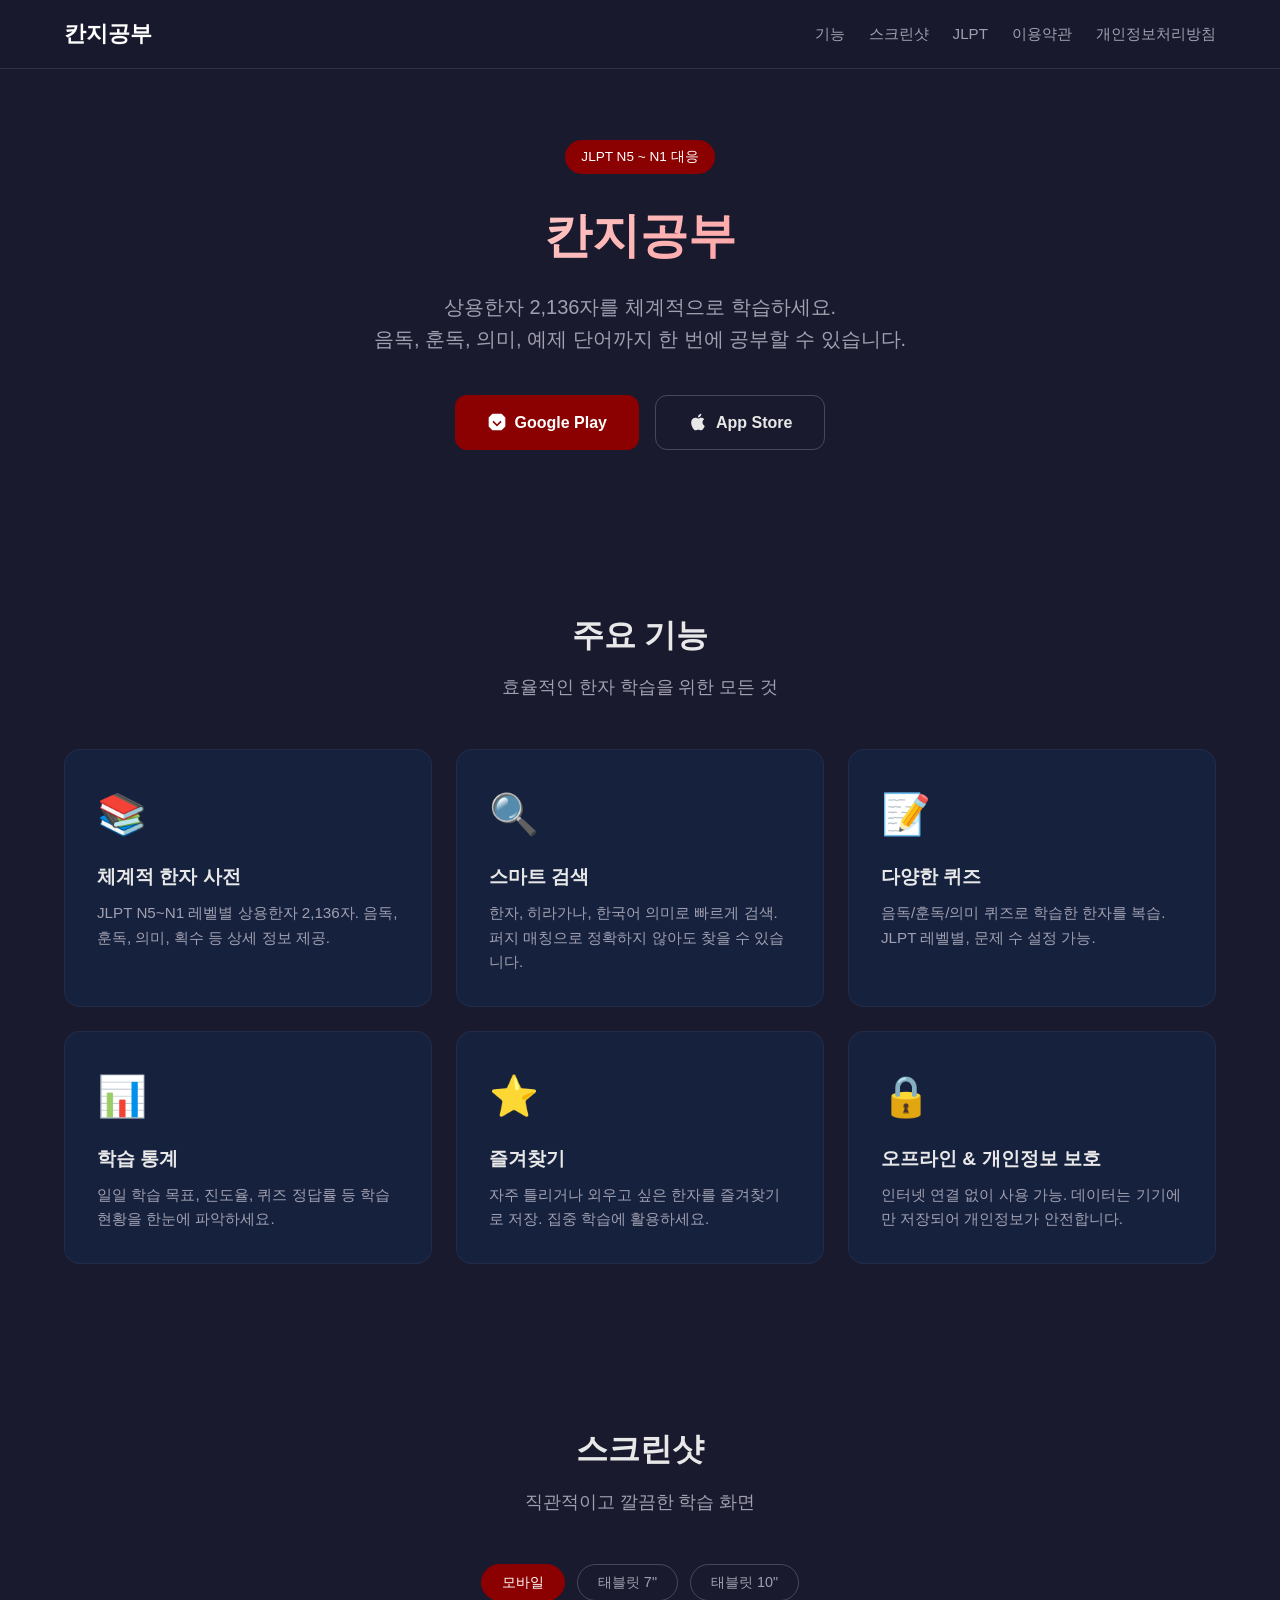
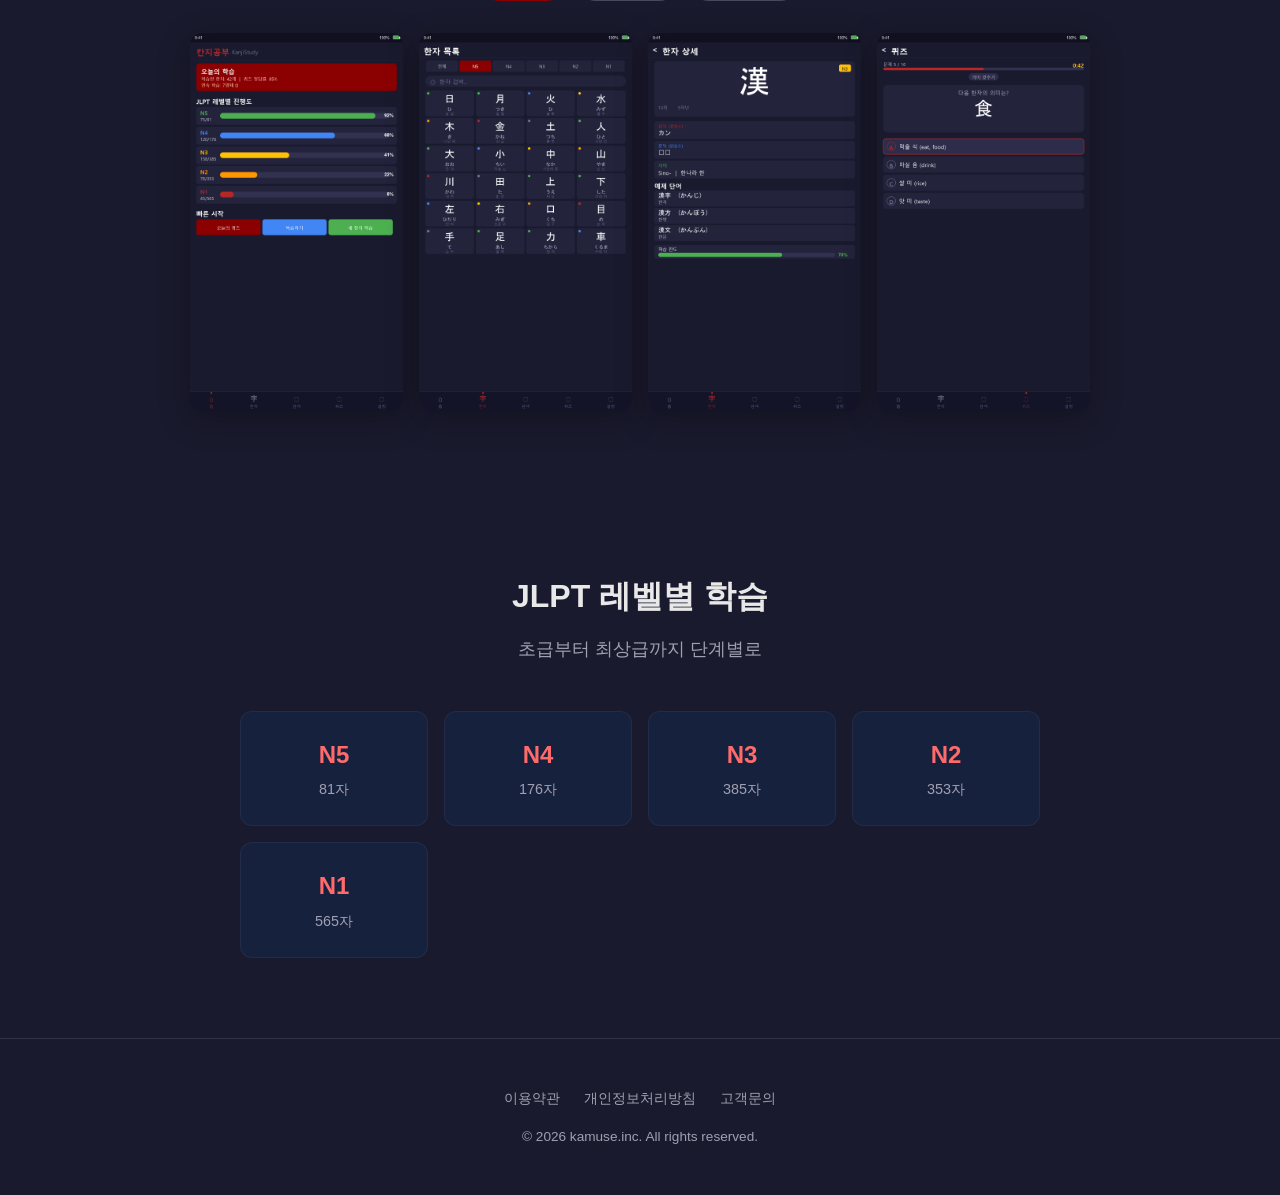
==== landing/index.html @ 7434768e "feat: 칸지공부 앱 초기 커밋 - JLPT N5~N1 상용한자 2,136자 학습 앱 - 한자 사전, 검색, 퀴즈, 통계, 즐겨찾기 - 이용약관/개인정보처리방침 (kamuse.i" ====
<!DOCTYPE html>
<html lang="ko">
<head>
  <meta charset="UTF-8">
  <meta name="viewport" content="width=device-width, initial-scale=1.0">
  <title>칸지공부 - JLPT N5~N1 한자 학습 앱</title>
  <meta name="description" content="칸지공부는 JLPT N5부터 N1까지 상용한자 2,136자를 체계적으로 학습할 수 있는 모바일 앱입니다.">
  <meta name="keywords" content="한자, JLPT, 일본어, 학습, 칸지, kanji, study">
  <meta property="og:title" content="칸지공부 - JLPT 한자 학습 앱">
  <meta property="og:description" content="JLPT N5~N1 상용한자 2,136자를 체계적으로 학습하세요.">
  <meta property="og:type" content="website">
  <link rel="stylesheet" href="styles.css">
</head>
<body>

  <!-- Header -->
  <header class="header">
    <div class="container">
      <div class="logo">
        <span>칸지공부</span>
      </div>
      <nav class="nav">
        <a href="#features">기능</a>
        <a href="#screenshots">스크린샷</a>
        <a href="#jlpt">JLPT</a>
        <a href="terms.html">이용약관</a>
        <a href="privacy.html">개인정보처리방침</a>
      </nav>
    </div>
  </header>

  <!-- Hero -->
  <section class="hero">
    <div class="container">
      <div class="badge">JLPT N5 ~ N1 대응</div>
      <h1>칸지공부</h1>
      <p class="subtitle">
        상용한자 2,136자를 체계적으로 학습하세요.<br>
        음독, 훈독, 의미, 예제 단어까지 한 번에 공부할 수 있습니다.
      </p>
      <div class="cta-buttons">
        <a href="#" class="btn btn-primary">
          <svg width="20" height="20" viewBox="0 0 24 24" fill="currentColor"><path d="M17.523 2H6.477L2 6.477v11.046L6.477 22h11.046L22 17.523V6.477L17.523 2zM12 17.5l-5.5-5.5 1.41-1.41L12 14.67l4.09-4.08L17.5 12 12 17.5z"/></svg>
          Google Play
        </a>
        <a href="#" class="btn btn-secondary">
          <svg width="20" height="20" viewBox="0 0 24 24" fill="currentColor"><path d="M18.71 19.5c-.83 1.24-1.71 2.45-3.05 2.47-1.34.03-1.77-.79-3.29-.79-1.53 0-2 .77-3.27.82-1.31.05-2.3-1.32-3.14-2.53C4.25 17 2.94 12.45 4.7 9.39c.87-1.52 2.43-2.48 4.12-2.51 1.28-.02 2.5.87 3.29.87.78 0 2.26-1.07 3.8-.91.65.03 2.47.26 3.64 1.98-.09.06-2.17 1.28-2.15 3.81.03 3.02 2.65 4.03 2.68 4.04-.03.07-.42 1.44-1.38 2.83M13 3.5c.73-.83 1.94-1.46 2.94-1.5.13 1.17-.34 2.35-1.04 3.19-.69.85-1.83 1.51-2.95 1.42-.15-1.15.41-2.35 1.05-3.11z"/></svg>
          App Store
        </a>
      </div>
    </div>
  </section>

  <!-- Features -->
  <section class="features" id="features">
    <div class="container">
      <h2 class="section-title">주요 기능</h2>
      <p class="section-subtitle">효율적인 한자 학습을 위한 모든 것</p>
      <div class="features-grid">
        <div class="feature-card">
          <div class="feature-icon">📚</div>
          <h3>체계적 한자 사전</h3>
          <p>JLPT N5~N1 레벨별 상용한자 2,136자. 음독, 훈독, 의미, 획수 등 상세 정보 제공.</p>
        </div>
        <div class="feature-card">
          <div class="feature-icon">🔍</div>
          <h3>스마트 검색</h3>
          <p>한자, 히라가나, 한국어 의미로 빠르게 검색. 퍼지 매칭으로 정확하지 않아도 찾을 수 있습니다.</p>
        </div>
        <div class="feature-card">
          <div class="feature-icon">📝</div>
          <h3>다양한 퀴즈</h3>
          <p>음독/훈독/의미 퀴즈로 학습한 한자를 복습. JLPT 레벨별, 문제 수 설정 가능.</p>
        </div>
        <div class="feature-card">
          <div class="feature-icon">📊</div>
          <h3>학습 통계</h3>
          <p>일일 학습 목표, 진도율, 퀴즈 정답률 등 학습 현황을 한눈에 파악하세요.</p>
        </div>
        <div class="feature-card">
          <div class="feature-icon">⭐</div>
          <h3>즐겨찾기</h3>
          <p>자주 틀리거나 외우고 싶은 한자를 즐겨찾기로 저장. 집중 학습에 활용하세요.</p>
        </div>
        <div class="feature-card">
          <div class="feature-icon">🔒</div>
          <h3>오프라인 & 개인정보 보호</h3>
          <p>인터넷 연결 없이 사용 가능. 데이터는 기기에만 저장되어 개인정보가 안전합니다.</p>
        </div>
      </div>
    </div>
  </section>

  <!-- Screenshots -->
  <section class="screenshots" id="screenshots">
    <div class="container">
      <h2 class="section-title">스크린샷</h2>
      <p class="section-subtitle">직관적이고 깔끔한 학습 화면</p>
      <div class="screenshot-tabs">
        <button class="screenshot-tab active" onclick="showScreenshots('mobile')">모바일</button>
        <button class="screenshot-tab" onclick="showScreenshots('tablet-7')">태블릿 7"</button>
        <button class="screenshot-tab" onclick="showScreenshots('tablet-10')">태블릿 10"</button>
      </div>
      <div class="screenshot-gallery" id="screenshot-gallery">
        <img src="screenshots/mobile-1.png" alt="홈 화면" loading="lazy">
        <img src="screenshots/mobile-2.png" alt="한자 목록" loading="lazy">
        <img src="screenshots/mobile-3.png" alt="한자 상세" loading="lazy">
        <img src="screenshots/mobile-4.png" alt="퀴즈" loading="lazy">
      </div>
    </div>
  </section>

  <!-- JLPT Levels -->
  <section class="jlpt-section" id="jlpt">
    <div class="container">
      <h2 class="section-title">JLPT 레벨별 학습</h2>
      <p class="section-subtitle">초급부터 최상급까지 단계별로</p>
      <div class="jlpt-grid">
        <div class="jlpt-card">
          <div class="level">N5</div>
          <div class="count">81자</div>
        </div>
        <div class="jlpt-card">
          <div class="level">N4</div>
          <div class="count">176자</div>
        </div>
        <div class="jlpt-card">
          <div class="level">N3</div>
          <div class="count">385자</div>
        </div>
        <div class="jlpt-card">
          <div class="level">N2</div>
          <div class="count">353자</div>
        </div>
        <div class="jlpt-card">
          <div class="level">N1</div>
          <div class="count">565자</div>
        </div>
      </div>
    </div>
  </section>

  <!-- Footer -->
  <footer class="footer">
    <div class="container">
      <div class="footer-links">
        <a href="terms.html">이용약관</a>
        <a href="privacy.html">개인정보처리방침</a>
        <a href="mailto:kamuse.app@kamuse.com">고객문의</a>
      </div>
      <p class="copyright">&copy; 2026 kamuse.inc. All rights reserved.</p>
    </div>
  </footer>

  <script>
    function showScreenshots(type) {
      const gallery = document.getElementById('screenshot-gallery');
      const tabs = document.querySelectorAll('.screenshot-tab');
      tabs.forEach(tab => tab.classList.remove('active'));
      event.target.classList.add('active');

      const names = ['1', '2', '3', '4'];
      const labels = ['홈 화면', '한자 목록', '한자 상세', '퀴즈'];
      gallery.innerHTML = names.map((n, i) =>
        `<img src="screenshots/${type}-${n}.png" alt="${labels[i]}" loading="lazy">`
      ).join('');
    }
  </script>

</body>
</html>
---- landing/styles.css ----
/* Reset & Base */
*, *::before, *::after {
  box-sizing: border-box;
  margin: 0;
  padding: 0;
}

:root {
  --primary: #8B0000;
  --primary-light: #b71c1c;
  --bg-dark: #1a1a2e;
  --bg-card: #16213e;
  --text: #e8e8e8;
  --text-muted: #a0a0b0;
  --accent: #ff6b6b;
  --max-width: 1200px;
}

html {
  scroll-behavior: smooth;
}

body {
  font-family: -apple-system, BlinkMacSystemFont, 'Segoe UI', Roboto, 'Helvetica Neue', Arial, sans-serif;
  background: var(--bg-dark);
  color: var(--text);
  line-height: 1.6;
}

a {
  color: var(--accent);
  text-decoration: none;
}

a:hover {
  text-decoration: underline;
}

/* Container */
.container {
  max-width: var(--max-width);
  margin: 0 auto;
  padding: 0 24px;
}

/* Header */
.header {
  position: fixed;
  top: 0;
  left: 0;
  right: 0;
  background: rgba(26, 26, 46, 0.95);
  backdrop-filter: blur(10px);
  border-bottom: 1px solid rgba(255,255,255,0.1);
  z-index: 100;
  padding: 16px 0;
}

.header .container {
  display: flex;
  align-items: center;
  justify-content: space-between;
}

.logo {
  display: flex;
  align-items: center;
  gap: 12px;
  font-size: 1.4rem;
  font-weight: 700;
  color: white;
}

.logo img {
  width: 40px;
  height: 40px;
  border-radius: 10px;
}

.nav {
  display: flex;
  gap: 24px;
  align-items: center;
}

.nav a {
  color: var(--text-muted);
  font-size: 0.95rem;
  transition: color 0.2s;
}

.nav a:hover {
  color: white;
  text-decoration: none;
}

/* Hero */
.hero {
  padding: 140px 0 80px;
  text-align: center;
}

.hero h1 {
  font-size: 3rem;
  font-weight: 800;
  margin-bottom: 16px;
  background: linear-gradient(135deg, #fff, var(--accent));
  -webkit-background-clip: text;
  -webkit-text-fill-color: transparent;
  background-clip: text;
}

.hero .subtitle {
  font-size: 1.25rem;
  color: var(--text-muted);
  margin-bottom: 40px;
  max-width: 600px;
  margin-left: auto;
  margin-right: auto;
}

.hero .badge {
  display: inline-block;
  background: var(--primary);
  color: white;
  padding: 6px 16px;
  border-radius: 20px;
  font-size: 0.85rem;
  margin-bottom: 24px;
}

.cta-buttons {
  display: flex;
  gap: 16px;
  justify-content: center;
  flex-wrap: wrap;
}

.btn {
  display: inline-flex;
  align-items: center;
  gap: 8px;
  padding: 14px 32px;
  border-radius: 12px;
  font-size: 1rem;
  font-weight: 600;
  transition: all 0.2s;
  border: none;
  cursor: pointer;
}

.btn-primary {
  background: var(--primary);
  color: white;
}

.btn-primary:hover {
  background: var(--primary-light);
  text-decoration: none;
  transform: translateY(-2px);
}

.btn-secondary {
  background: transparent;
  color: var(--text);
  border: 1px solid rgba(255,255,255,0.2);
}

.btn-secondary:hover {
  background: rgba(255,255,255,0.05);
  text-decoration: none;
}

/* Features */
.features {
  padding: 80px 0;
}

.section-title {
  text-align: center;
  font-size: 2rem;
  font-weight: 700;
  margin-bottom: 12px;
}

.section-subtitle {
  text-align: center;
  color: var(--text-muted);
  margin-bottom: 48px;
  font-size: 1.1rem;
}

.features-grid {
  display: grid;
  grid-template-columns: repeat(auto-fit, minmax(280px, 1fr));
  gap: 24px;
}

.feature-card {
  background: var(--bg-card);
  border-radius: 16px;
  padding: 32px;
  border: 1px solid rgba(255,255,255,0.05);
  transition: transform 0.2s, border-color 0.2s;
}

.feature-card:hover {
  transform: translateY(-4px);
  border-color: rgba(255,255,255,0.15);
}

.feature-icon {
  font-size: 2.5rem;
  margin-bottom: 16px;
}

.feature-card h3 {
  font-size: 1.2rem;
  margin-bottom: 8px;
}

.feature-card p {
  color: var(--text-muted);
  font-size: 0.95rem;
}

/* Screenshots */
.screenshots {
  padding: 80px 0;
}

.screenshot-tabs {
  display: flex;
  justify-content: center;
  gap: 12px;
  margin-bottom: 32px;
}

.screenshot-tab {
  padding: 8px 20px;
  border-radius: 20px;
  border: 1px solid rgba(255,255,255,0.2);
  background: transparent;
  color: var(--text-muted);
  cursor: pointer;
  font-size: 0.9rem;
  transition: all 0.2s;
}

.screenshot-tab.active,
.screenshot-tab:hover {
  background: var(--primary);
  border-color: var(--primary);
  color: white;
}

.screenshot-gallery {
  display: grid;
  grid-template-columns: repeat(4, 1fr);
  gap: 16px;
  max-width: 900px;
  margin: 0 auto;
}

.screenshot-gallery img {
  width: 100%;
  border-radius: 12px;
  box-shadow: 0 8px 32px rgba(0,0,0,0.3);
  transition: transform 0.2s;
}

.screenshot-gallery img:hover {
  transform: scale(1.02);
}

/* JLPT Levels */
.jlpt-section {
  padding: 80px 0;
}

.jlpt-grid {
  display: grid;
  grid-template-columns: repeat(auto-fit, minmax(180px, 1fr));
  gap: 16px;
  max-width: 800px;
  margin: 0 auto;
}

.jlpt-card {
  background: var(--bg-card);
  border-radius: 12px;
  padding: 24px;
  text-align: center;
  border: 1px solid rgba(255,255,255,0.05);
}

.jlpt-card .level {
  font-size: 1.5rem;
  font-weight: 800;
  color: var(--accent);
}

.jlpt-card .count {
  color: var(--text-muted);
  font-size: 0.9rem;
  margin-top: 4px;
}

/* Footer */
.footer {
  padding: 48px 0;
  border-top: 1px solid rgba(255,255,255,0.1);
  text-align: center;
}

.footer-links {
  display: flex;
  justify-content: center;
  gap: 24px;
  margin-bottom: 16px;
}

.footer-links a {
  color: var(--text-muted);
  font-size: 0.9rem;
}

.footer-links a:hover {
  color: white;
}

.footer .copyright {
  color: var(--text-muted);
  font-size: 0.85rem;
}

/* Responsive */
@media (max-width: 768px) {
  .hero h1 {
    font-size: 2rem;
  }

  .hero .subtitle {
    font-size: 1rem;
  }

  .nav {
    gap: 16px;
  }

  .screenshot-gallery {
    grid-template-columns: repeat(2, 1fr);
  }

  .features-grid {
    grid-template-columns: 1fr;
  }

  .cta-buttons {
    flex-direction: column;
    align-items: center;
  }
}

@media (max-width: 480px) {
  .nav {
    display: none;
  }

  .hero {
    padding: 120px 0 60px;
  }

  .hero h1 {
    font-size: 1.75rem;
  }

  .screenshot-gallery {
    grid-template-columns: 1fr 1fr;
    gap: 8px;
  }
}

/* Legal pages */
.legal-page {
  padding: 100px 0 60px;
  max-width: 800px;
  margin: 0 auto;
}

.legal-page h1 {
  font-size: 2rem;
  margin-bottom: 8px;
}

.legal-page .date {
  color: var(--text-muted);
  margin-bottom: 32px;
}

.legal-page h2 {
  font-size: 1.3rem;
  margin-top: 32px;
  margin-bottom: 12px;
  color: var(--accent);
}

.legal-page p,
.legal-page li {
  color: var(--text-muted);
  margin-bottom: 8px;
}

.legal-page ul {
  padding-left: 20px;
}

.legal-page strong {
  color: var(--text);
}
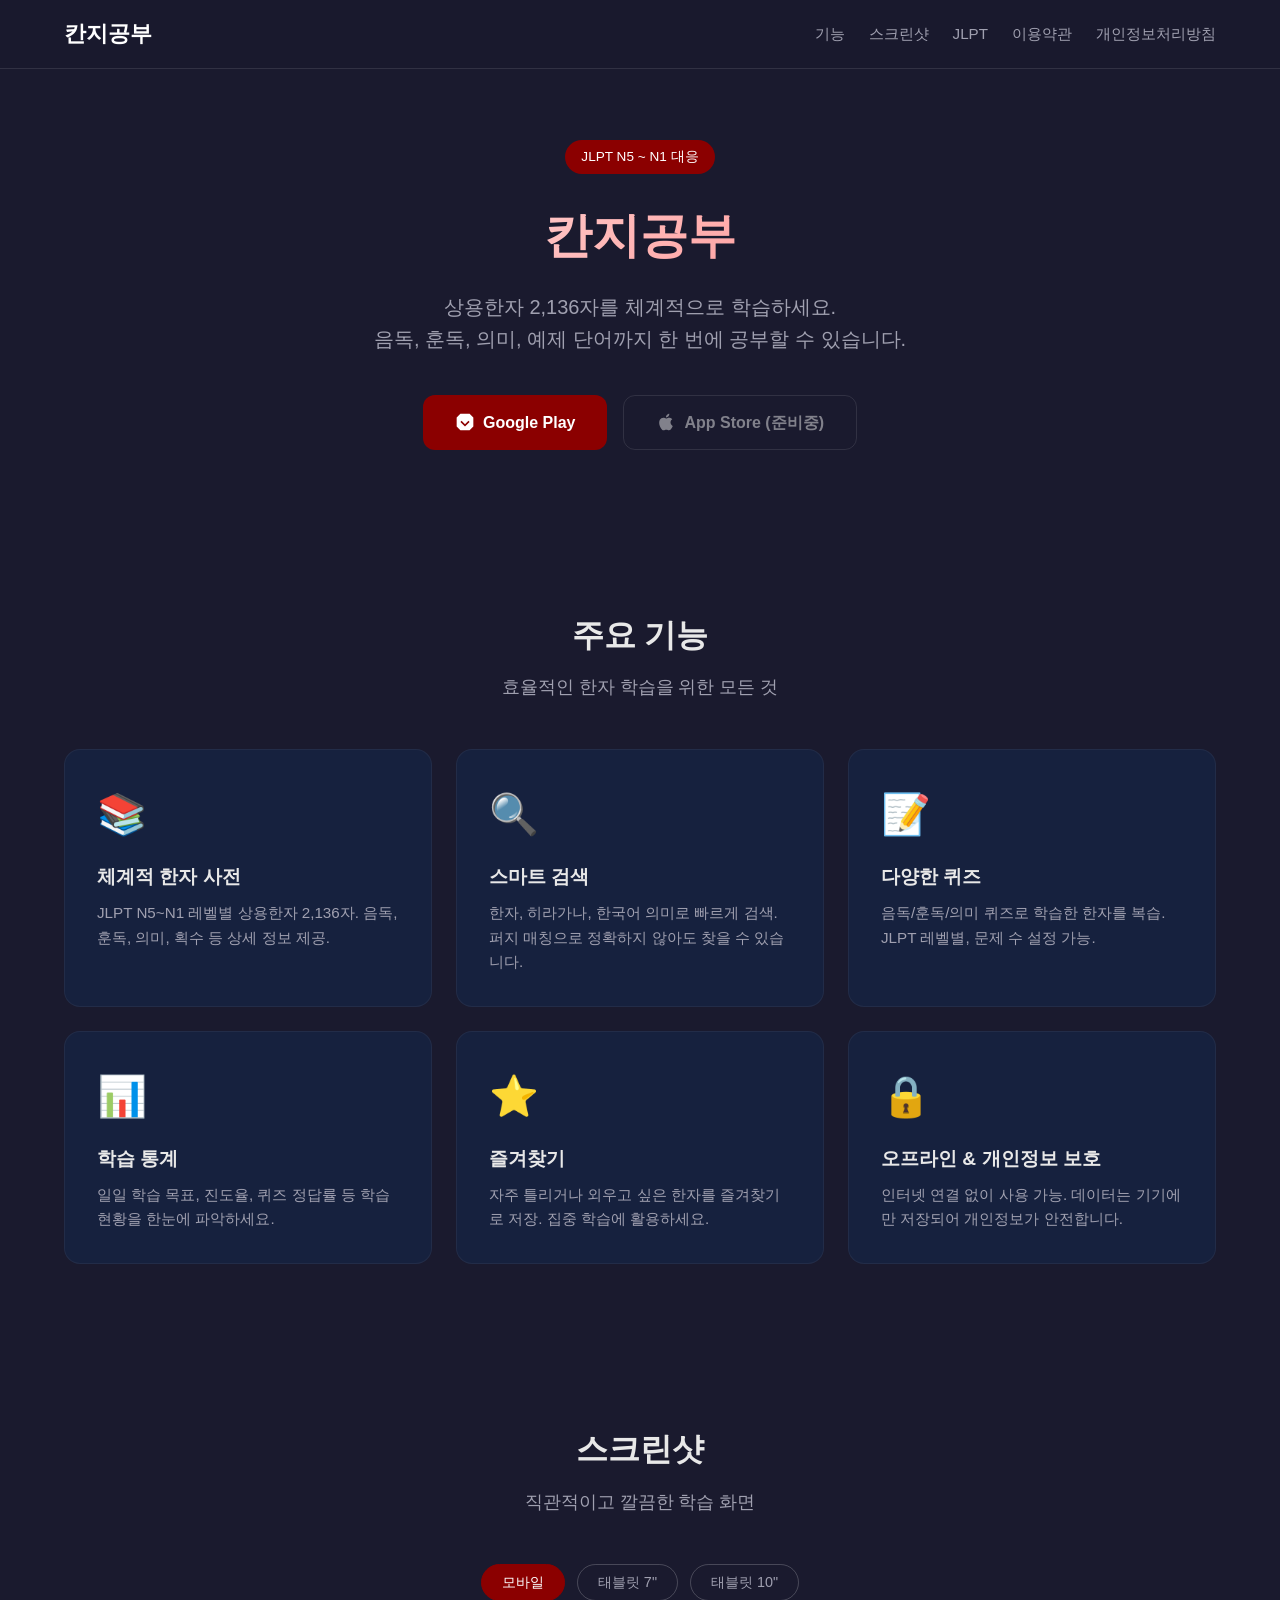
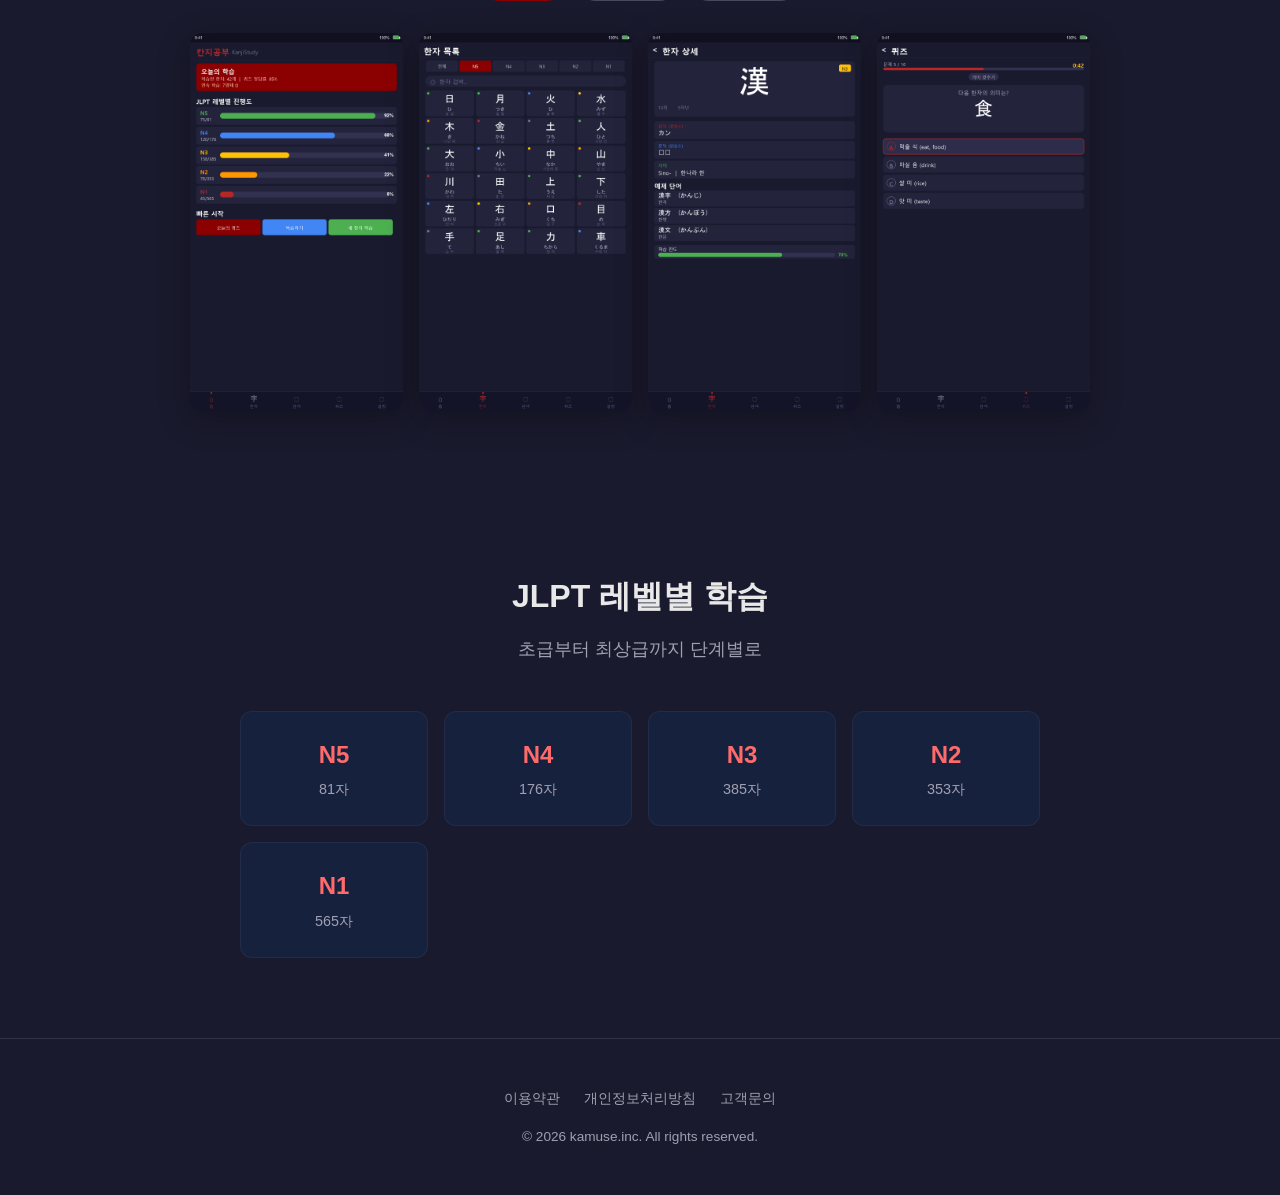
==== commit 7febadca: "fix: 랜딩페이지 다운로드 URL 연결 + 다크/라이트 텍스트 색상 수정 - Google Play 링크: com.kanjistudy.app 실제 URL 연결 - App Store" ====
--- a/landing/index.html
+++ b/landing/index.html
@@ -39,14 +39,14 @@
         음독, 훈독, 의미, 예제 단어까지 한 번에 공부할 수 있습니다.
       </p>
       <div class="cta-buttons">
-        <a href="#" class="btn btn-primary">
+        <a href="https://play.google.com/store/apps/details?id=com.kanjistudy.app" class="btn btn-primary">
           <svg width="20" height="20" viewBox="0 0 24 24" fill="currentColor"><path d="M17.523 2H6.477L2 6.477v11.046L6.477 22h11.046L22 17.523V6.477L17.523 2zM12 17.5l-5.5-5.5 1.41-1.41L12 14.67l4.09-4.08L17.5 12 12 17.5z"/></svg>
           Google Play
         </a>
-        <a href="#" class="btn btn-secondary">
+        <span class="btn btn-secondary" style="opacity: 0.5; cursor: default;">
           <svg width="20" height="20" viewBox="0 0 24 24" fill="currentColor"><path d="M18.71 19.5c-.83 1.24-1.71 2.45-3.05 2.47-1.34.03-1.77-.79-3.29-.79-1.53 0-2 .77-3.27.82-1.31.05-2.3-1.32-3.14-2.53C4.25 17 2.94 12.45 4.7 9.39c.87-1.52 2.43-2.48 4.12-2.51 1.28-.02 2.5.87 3.29.87.78 0 2.26-1.07 3.8-.91.65.03 2.47.26 3.64 1.98-.09.06-2.17 1.28-2.15 3.81.03 3.02 2.65 4.03 2.68 4.04-.03.07-.42 1.44-1.38 2.83M13 3.5c.73-.83 1.94-1.46 2.94-1.5.13 1.17-.34 2.35-1.04 3.19-.69.85-1.83 1.51-2.95 1.42-.15-1.15.41-2.35 1.05-3.11z"/></svg>
-          App Store
-        </a>
+          App Store (준비중)
+        </span>
       </div>
     </div>
   </section>
